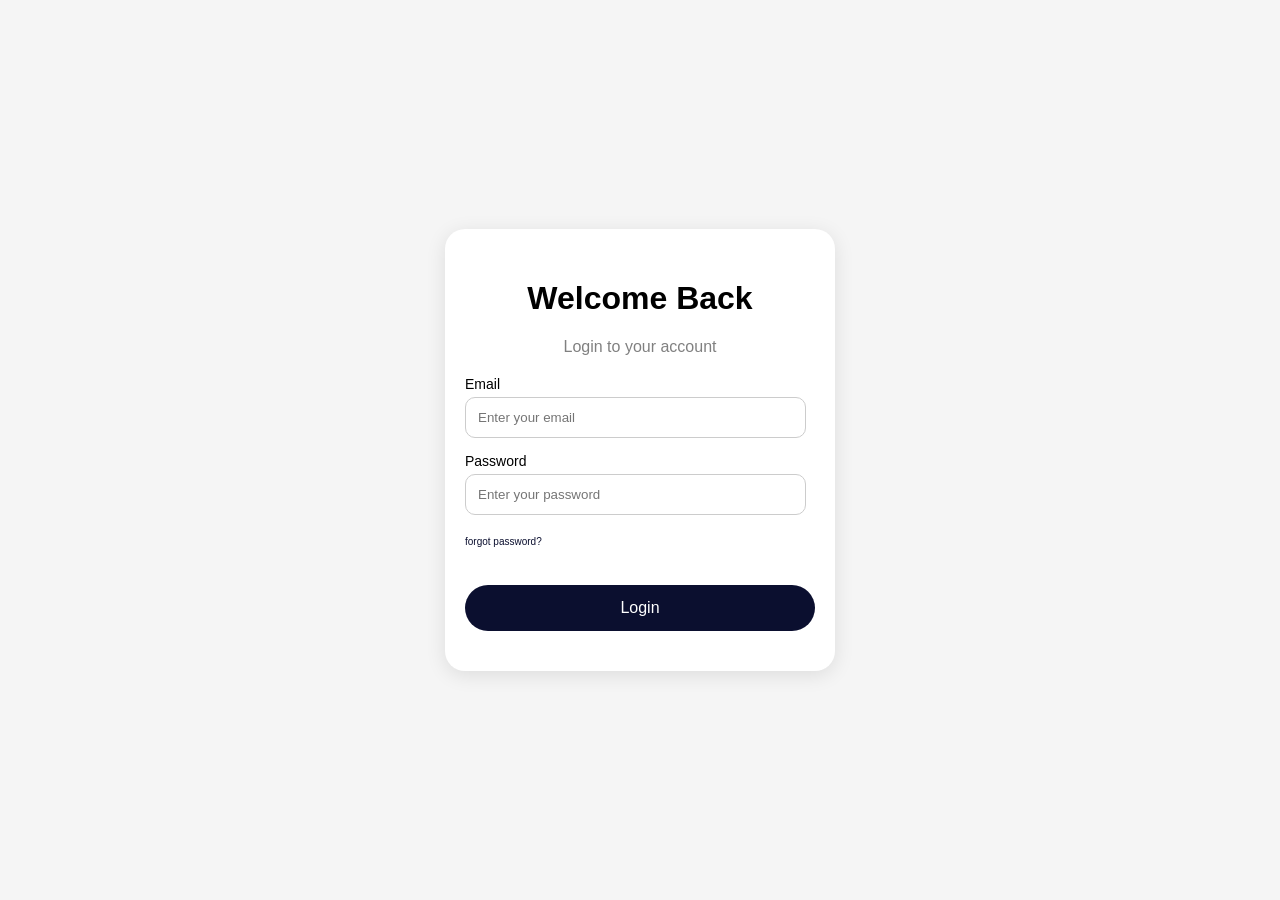
==== login.html @ aca7a60a "Adding style to Todo page" ====
<!DOCTYPE html>
<html>
<head>
  <title>Login</title>
  <meta name="viewport" content="width=device-width, initial-scale=1.0">
  <link rel="stylesheet" href="style.css">
</head>
<body>

  <div class="container">
    <div class="card">

      <h1>Welcome Back</h1>
      <p class="subtitle">Login to your account</p>

      <label>Email</label>
      <input type="email" placeholder="Enter your email">

      <label>Password</label>
      <input type="password" placeholder="Enter your password">
      <p><a href="#">forgot password?</a></p>

      <button>Login</button>
      <p id="message"></p>
    </div>
  </div>
  
</body>
<script src="scripts.js"></script>
</html>
---- style.css ----
body {
  margin: 0;
  font-family: Arial, sans-serif;
  background-color: #f5f5f5;
}

.container {
  display: flex;
  justify-content: center;
  align-items: center;
  height: 100vh;
}

.card {
  width: 90%;
  max-width: 350px;
  background: white;
  padding: 30px 20px;
  border-radius: 20px;
  box-shadow: 0 4px 20px rgba(0,0,0,0.1);
}

h1 {
  text-align: center;
}

.subtitle {
  text-align: center;
  color: gray;
  margin-bottom: 20px;
}

label {
  display: block;
  margin-top: 15px;
  font-size: 14px;
}

input {
  width: 90%;
  padding: 12px;
  margin-top: 5px;
  border-radius: 10px;
  border: 1px solid #ccc;
}

button {
  width: 100%;
  margin-top: 20px;
  padding: 14px;
  border: none;
  border-radius: 30px;
  background-color: #0b0f2f;
  color: white;
  font-size: 16px;
  cursor: pointer;
  transition: 0.3s;
}

button:hover {
  opacity: 0.9;
}

button:active {
  transform: scale(0.98);
}
input:focus {
  outline: none;
  border-color: #0b0f2f;
}

a, #message{
  text-decoration: none;
  color: #0b0f2f;
  text-align: center;
  font-size: 10px;
}

a:hover{
  opacity: 0.5;
}
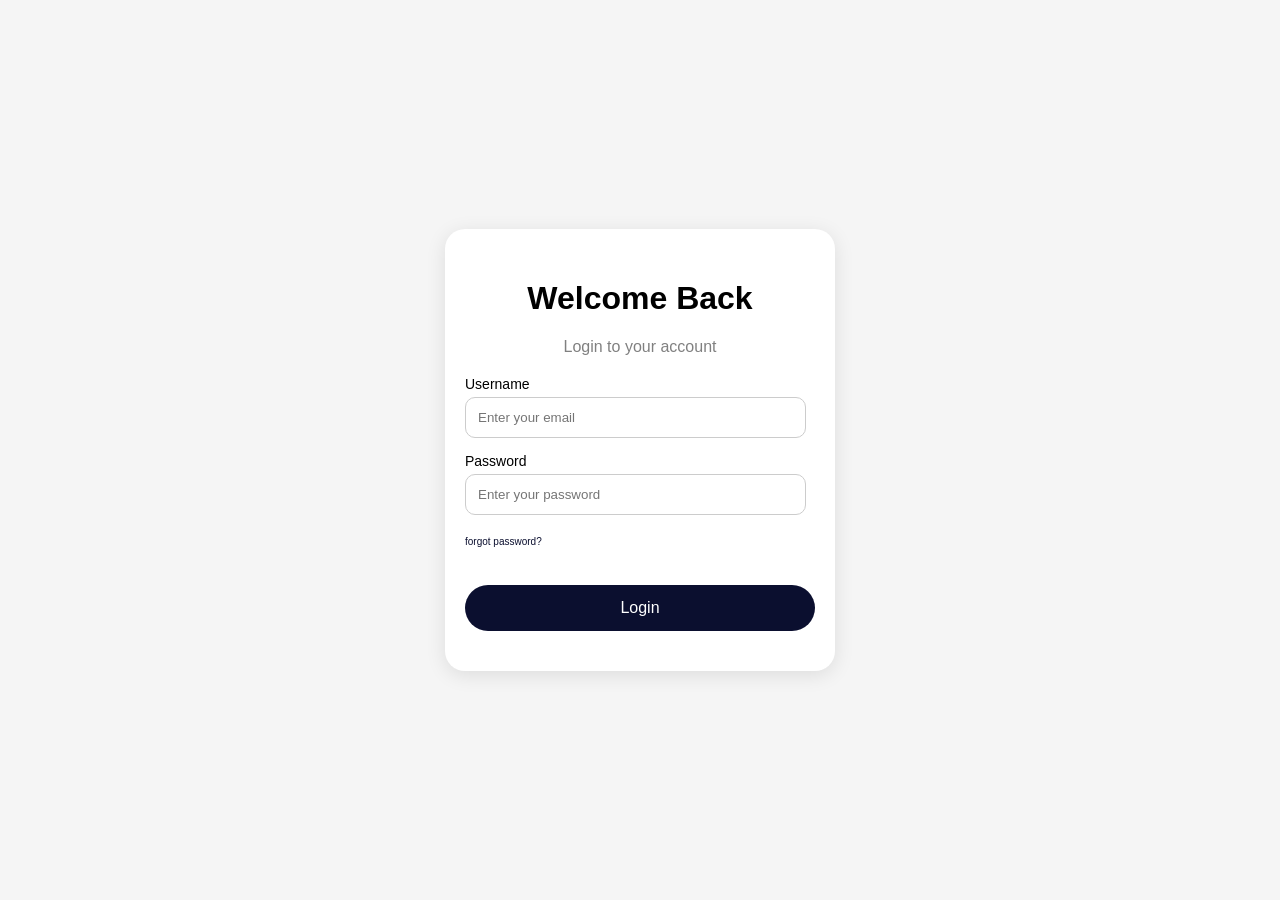
==== commit 4b4fba47: "Adding logged in function" ====
--- a/login.html
+++ b/login.html
@@ -13,18 +13,18 @@
       <h1>Welcome Back</h1>
       <p class="subtitle">Login to your account</p>
 
-      <label>Email</label>
-      <input type="email" placeholder="Enter your email">
+      <label>Username</label>
+      <input id="username" type="text" placeholder="Enter your email">
 
       <label>Password</label>
-      <input type="password" placeholder="Enter your password">
+      <input id="password" type="password" placeholder="Enter your password">
       <p><a href="#">forgot password?</a></p>
 
-      <button>Login</button>
+      <button onclick="login()" id="button">Login</button>
       <p id="message"></p>
     </div>
   </div>
   
 </body>
-<script src="scripts.js"></script>
+<script src="login.js"></script>
 </html>
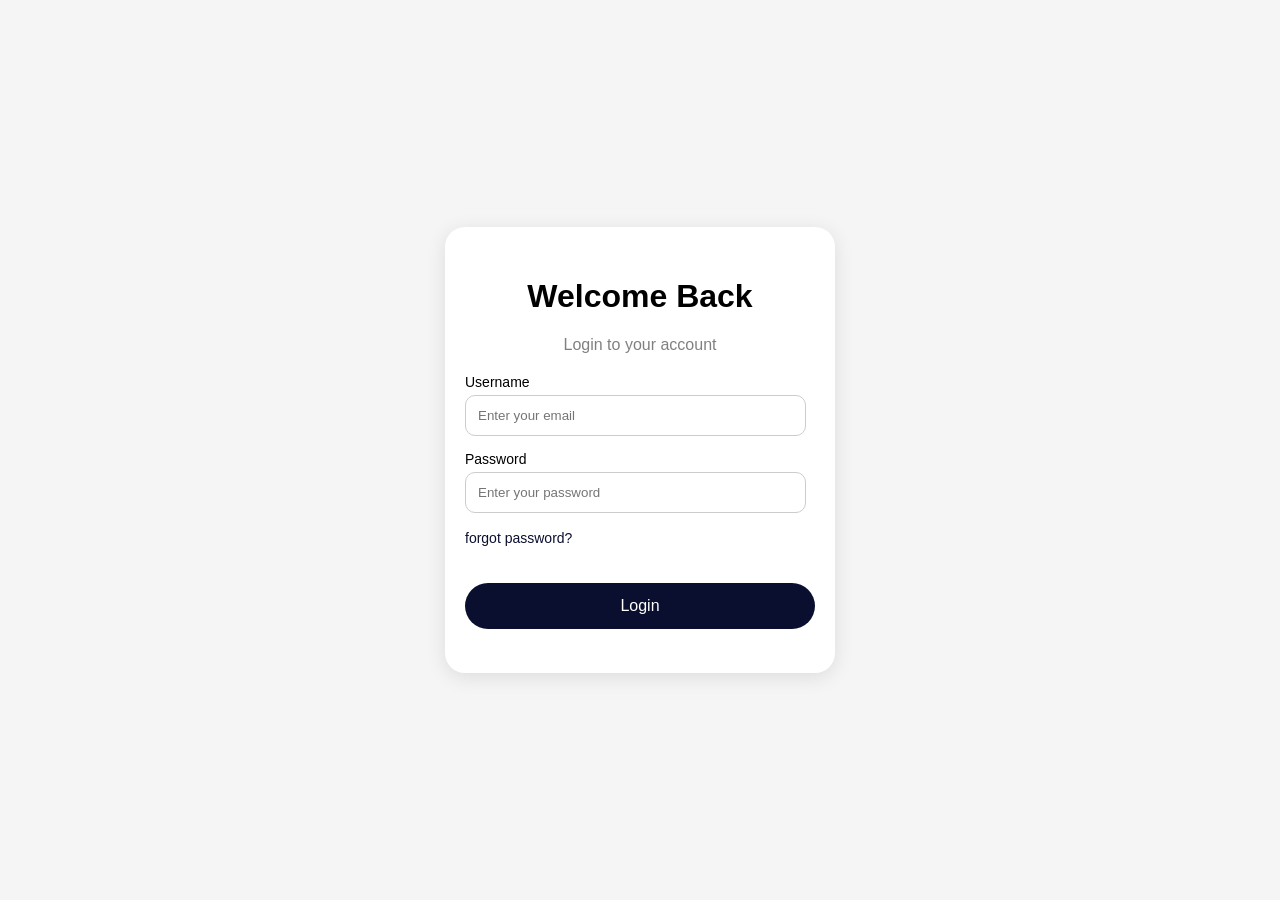
==== commit 37d1348a: "finishing todo app" ====
--- a/login.html
+++ b/login.html
@@ -20,7 +20,7 @@
       <input id="password" type="password" placeholder="Enter your password">
       <p><a href="#">forgot password?</a></p>
 
-      <button onclick="login()" id="button">Login</button>
+      <button id="button">Login</button>
       <p id="message"></p>
     </div>
   </div>
--- a/style.css
+++ b/style.css
@@ -73,7 +73,7 @@
   text-decoration: none;
   color: #0b0f2f;
   text-align: center;
-  font-size: 10px;
+  font-size: 14px;
 }
 
 a:hover{
